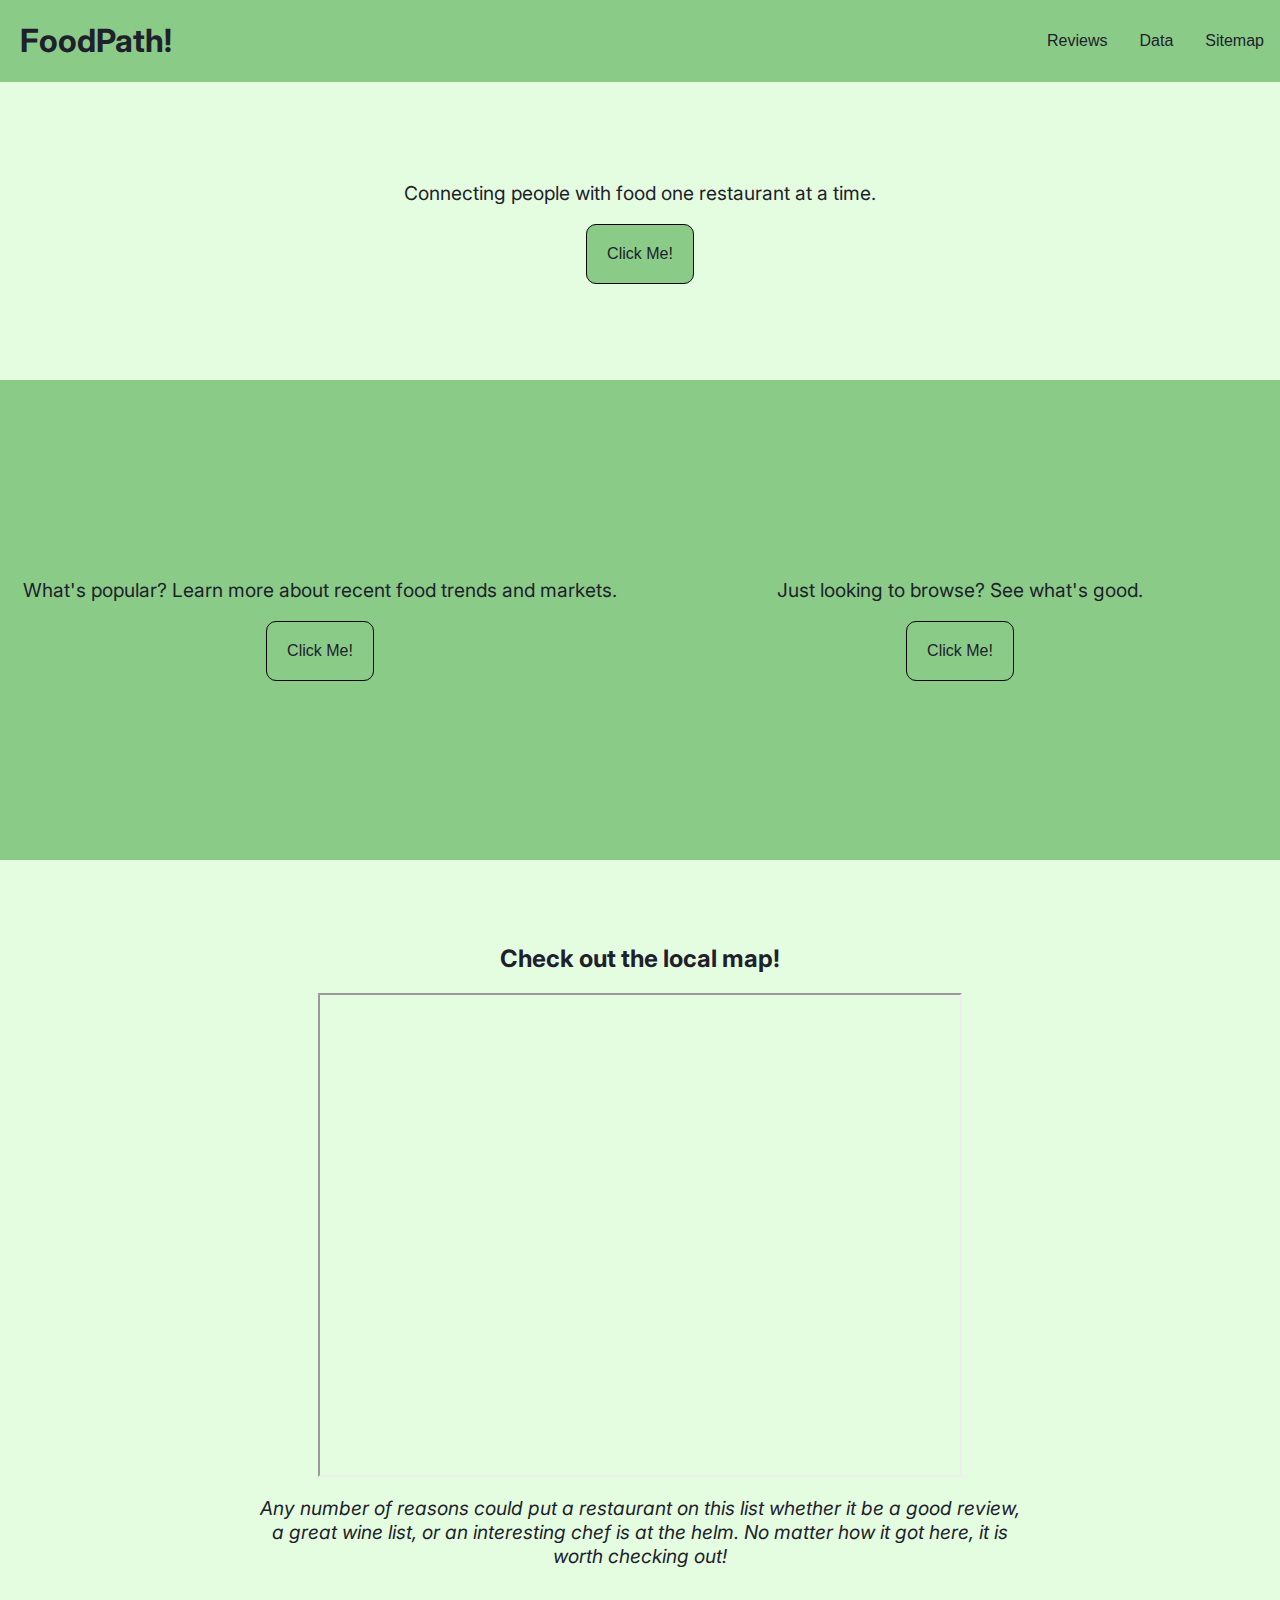
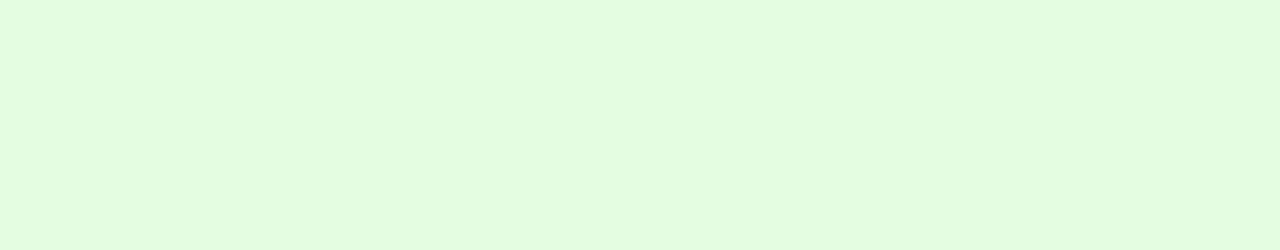
==== index.html @ 6d9833b5 "3/4 front page build" ====
<!DOCTYPE html>
<html lang="en">
  <head>
    <meta charset="UTF-8" />
    <meta http-equiv="X-UA-Compatible" content="IE=edge" />
    <meta name="viewport" content="width=device-width, initial-scale=1.0" />
    <meta
      name="description"
      content="Foodpath is a website built to connect people to restaurants"
    />
    <title>foodpath!</title>
    <link rel="icon" type="image/food-icon" href="images/favicon.ico" />
    <link
      rel="stylesheet"
      href="https://fonts.googleapis.com/css?family=Inter"
    />
    <link
      rel="stylesheet"
      href="https://fonts.googleapis.com/css?family=Abel"
    />
    <link
      rel="stylesheet"
      href="https://fonts.googleapis.com/css?family=Roboto"
    />
    <link
      rel="stylesheet"
      href="https://fonts.googleapis.com/css?family=Cookie"
    />
    <style>
      /* CSS HEX
--nyanza: #e4fde1ff;
--pistachio: #8acb88ff;
--hookers-green: #648381ff;
--raisin-black: #1e212bff;

*/
      h1 {
        font-family: Inter;
        color: #1e212bff;
      }
      h2 {
        font-family: Inter;
        color: #1e212bff;
      }
      p {
        font-size: 1.2em;
        font-family: Inter;
        text-align: left;
        margin: 1em;
        color: #1e212bff;
      }
      body {
        background: #e4fde1ff;
        margin: auto;
      }
      a {
        text-decoration: none;
        color: #1e212bff;
        font-family: Helvetica;
      }
      a:hover {
        color: white;
      }
      .button:hover{
        background-color: green;
      }
      .header {
        display: flex;
        margin-bottom: 5em;
        justify-content: space-between;
        align-items: center;
        /* border: 1px solid black; */
        background-color: #8acb88ff;
      }
      .title {
        margin-left: 20px;
      }
      .navbutton {
        margin: 0;
        background-color: #8acb88ff;
        padding: 2em 1em;
        text-align: center;
      }
      .navbutton:hover {
        background-color: green;
      }
      .button {
        margin: 0;
        background-color: #8acb88ff;
        border: 0;
        padding: 20px;
        border-radius: 10px;
        text-align: center;
        border: 1px solid black;
        
      }
      .navbar ul {
        list-style: none;
        display: flex;
        margin: 0;
        padding: 0;
      }
      .action {
        margin-top: 2em;
        margin-bottom: 6em;
        /* border: 1px black solid; */
        display: flex;
        align-items: center;
        justify-content: center;
        width: 100%;
        flex-direction: column;
      }
      .main {
        /* border: 1px black solid; */
        height: 30em;
        width: 100%;
        margin: auto;
        display: flex;
      }
      .column {
        /* border: 1px black solid; */
        width: 50%;
        display: flex;
        justify-content: center;
        align-items: center;
        flex-direction: column;
        background-color: #8acb88ff;
      }
      .map {
        margin-top: 4em;
        padding-bottom: 10em;
        display: flex;
        flex-direction: column;
        align-items: center;
      }
      .caption {
        text-align: center;
        width: 60%;
      }
      /* can use Z-index to make a slide out footer. https://css-tricks.com/the-slideout-footer/ */
      .content {
        z-index: 1;
        position: relative;
        background-color: #e4fde1ff;
        width: 100%;
      }
      .footer {
        /* border: 1px black solid; */
        position: sticky;
        bottom: 0;
        max-width: 100%;
        display: grid;
        place-items: center;
        padding: 20px;
        background-color: lightgreen;
      }
    </style>
  </head>
  <body>
    <div class="content">
      <div class="header">
        <h1 class="title">FoodPath!</h1>
        <div class="navbar">
          <ul>
            <li><a href="#" class="navbutton">Reviews</a></li>
            <li><a href="#" class="navbutton">Data</a></li>
            <li><a href="#" class="navbutton">Sitemap</a></li>
          </ul>
        </div>
      </div>
      <div class="action">
        <p>Connecting people with food one restaurant at a time.</p>
        <div class="button"><a href="#">Click Me!</a></div>
      </div>
      <div class="main">
        <div class="column">
          <p>
            What's popular? Learn more about recent food trends and markets.
          </p>
          <div class="button"><a href="#">Click Me!</a></div>
        </div>
        <div class="column">
          <p>Just looking to browse? See what's good.</p>
          <div class="button"><a href="#">Click Me!</a></div>
        </div>
      </div>
      <div class="map">
        <h2>Check out the local map!</h2>
        <iframe
          src="https://www.google.com/maps/d/embed?mid=1oaCW43JeTRrjjStscD3__AfEKUE&hl=en_US&ehbc=2E312F"
          width="640"
          height="480"
        ></iframe>
        <p class="caption">
          <i
            >Any number of reasons could put a restaurant on this list whether
            it be a good review, a great wine list, or an interesting chef is at
            the helm. No matter how it got here, it is worth checking out!
          </i>
        </p>
      </div>
    </div>
    <div class="footer">
      <p>all rights reserved etc etc</p>
    </div>
  </body>
</html>
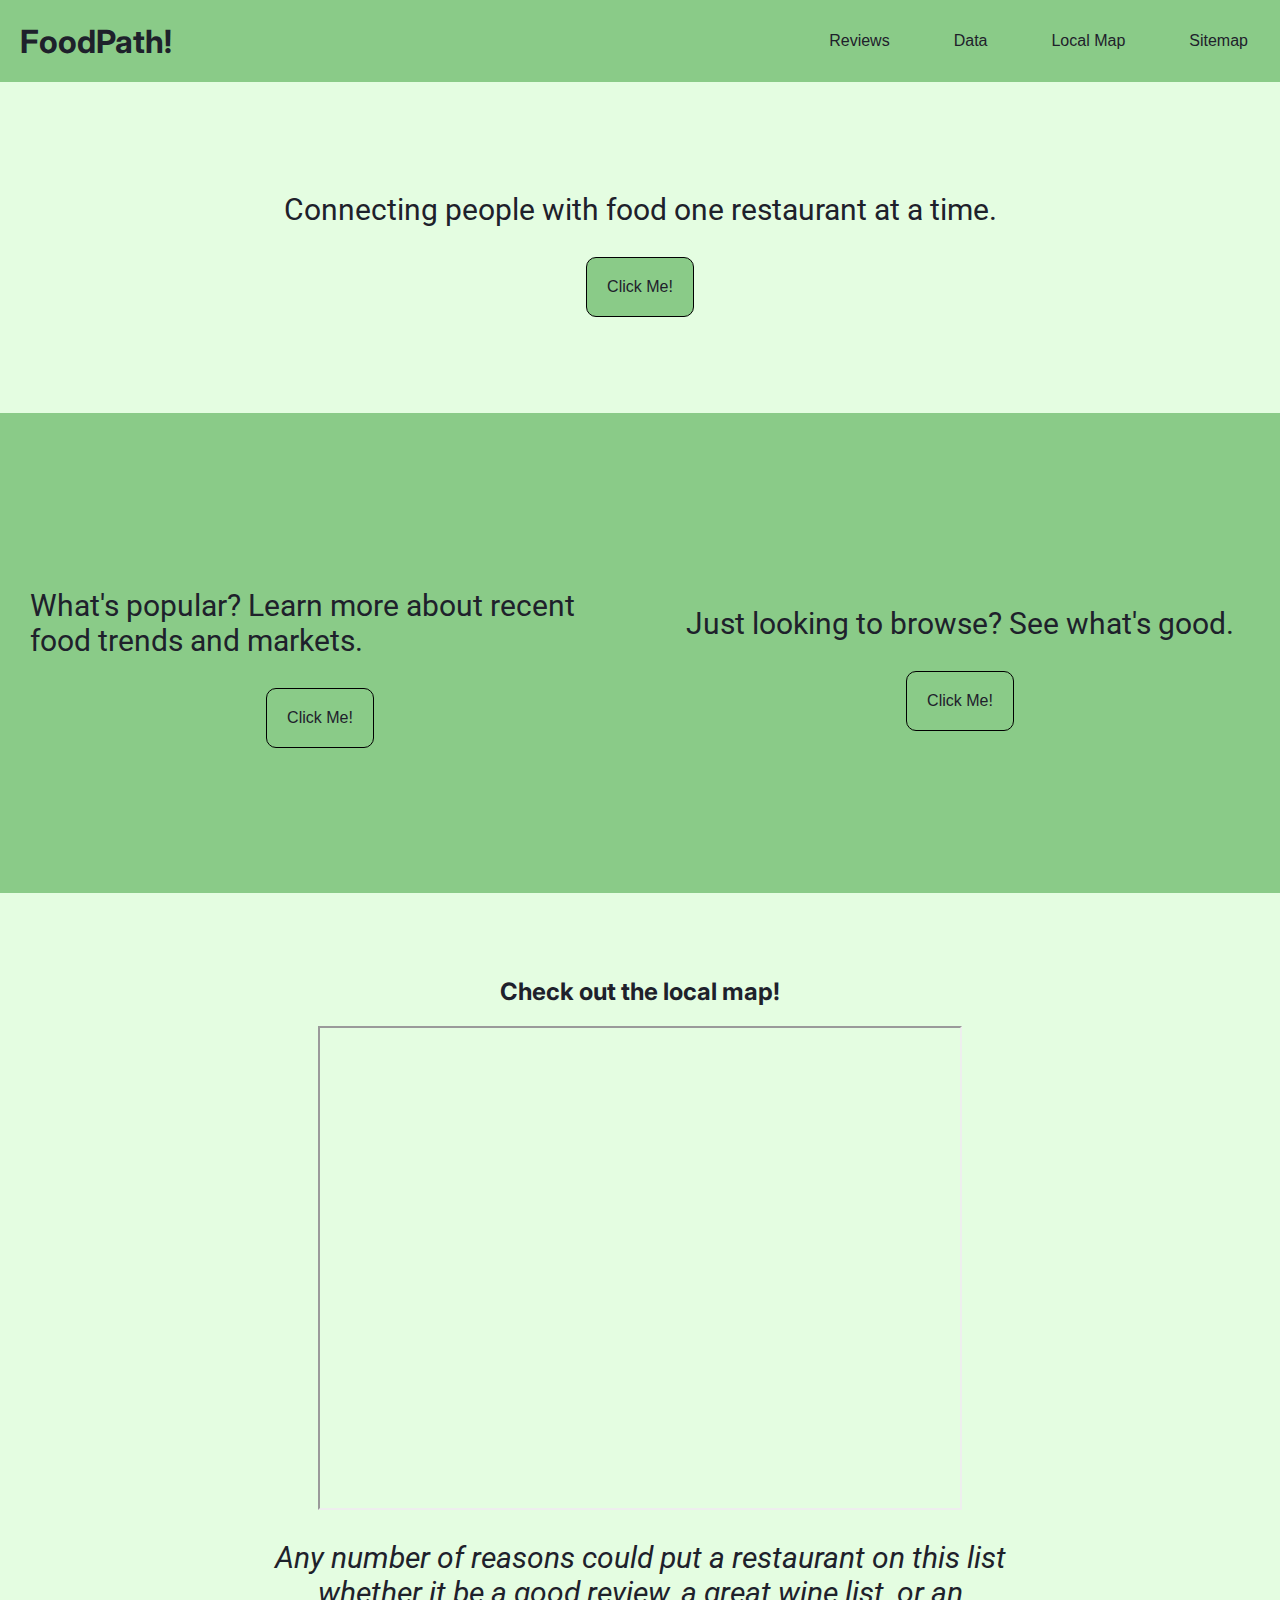
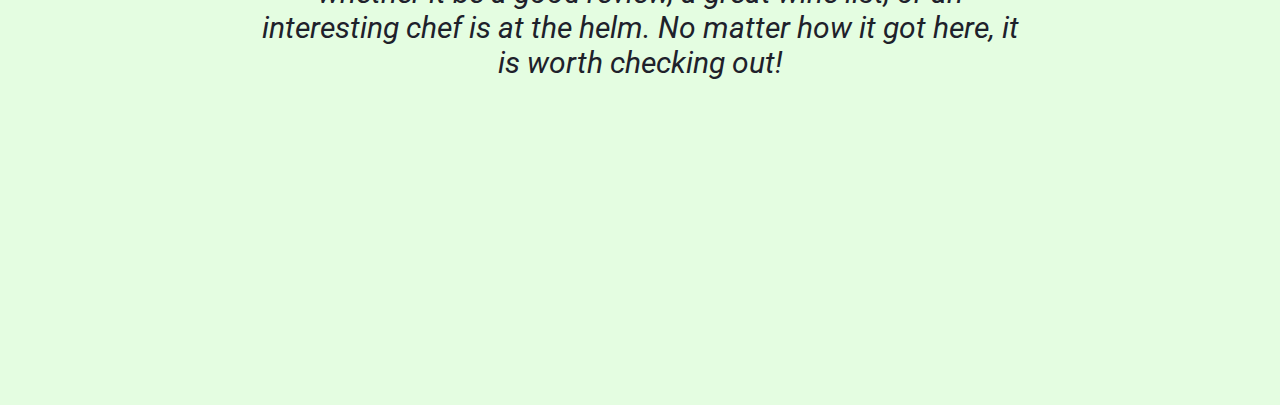
==== commit 59545622: "3/6 Updates" ====
--- a/index.html
+++ b/index.html
@@ -8,7 +8,7 @@
       name="description"
       content="Foodpath is a website built to connect people to restaurants"
     />
-    <title>foodpath!</title>
+    <title>Foodpath!</title>
     <link rel="icon" type="image/food-icon" href="images/favicon.ico" />
     <link
       rel="stylesheet"
@@ -16,143 +16,13 @@
     />
     <link
       rel="stylesheet"
-      href="https://fonts.googleapis.com/css?family=Abel"
-    />
-    <link
-      rel="stylesheet"
       href="https://fonts.googleapis.com/css?family=Roboto"
     />
-    <link
-      rel="stylesheet"
-      href="https://fonts.googleapis.com/css?family=Cookie"
-    />
+    <link rel="stylesheet" href="template.css" />
+    <!-- <link rel="stylesheet" href="hamburger.css" /> -->
     <style>
-      /* CSS HEX
---nyanza: #e4fde1ff;
---pistachio: #8acb88ff;
---hookers-green: #648381ff;
---raisin-black: #1e212bff;
-
-*/
-      h1 {
-        font-family: Inter;
-        color: #1e212bff;
-      }
-      h2 {
-        font-family: Inter;
-        color: #1e212bff;
-      }
       p {
-        font-size: 1.2em;
-        font-family: Inter;
-        text-align: left;
-        margin: 1em;
-        color: #1e212bff;
-      }
-      body {
-        background: #e4fde1ff;
-        margin: auto;
-      }
-      a {
-        text-decoration: none;
-        color: #1e212bff;
-        font-family: Helvetica;
-      }
-      a:hover {
-        color: white;
-      }
-      .button:hover{
-        background-color: green;
-      }
-      .header {
-        display: flex;
-        margin-bottom: 5em;
-        justify-content: space-between;
-        align-items: center;
-        /* border: 1px solid black; */
-        background-color: #8acb88ff;
-      }
-      .title {
-        margin-left: 20px;
-      }
-      .navbutton {
-        margin: 0;
-        background-color: #8acb88ff;
-        padding: 2em 1em;
-        text-align: center;
-      }
-      .navbutton:hover {
-        background-color: green;
-      }
-      .button {
-        margin: 0;
-        background-color: #8acb88ff;
-        border: 0;
-        padding: 20px;
-        border-radius: 10px;
-        text-align: center;
-        border: 1px solid black;
-        
-      }
-      .navbar ul {
-        list-style: none;
-        display: flex;
-        margin: 0;
-        padding: 0;
-      }
-      .action {
-        margin-top: 2em;
-        margin-bottom: 6em;
-        /* border: 1px black solid; */
-        display: flex;
-        align-items: center;
-        justify-content: center;
-        width: 100%;
-        flex-direction: column;
-      }
-      .main {
-        /* border: 1px black solid; */
-        height: 30em;
-        width: 100%;
-        margin: auto;
-        display: flex;
-      }
-      .column {
-        /* border: 1px black solid; */
-        width: 50%;
-        display: flex;
-        justify-content: center;
-        align-items: center;
-        flex-direction: column;
-        background-color: #8acb88ff;
-      }
-      .map {
-        margin-top: 4em;
-        padding-bottom: 10em;
-        display: flex;
-        flex-direction: column;
-        align-items: center;
-      }
-      .caption {
-        text-align: center;
-        width: 60%;
-      }
-      /* can use Z-index to make a slide out footer. https://css-tricks.com/the-slideout-footer/ */
-      .content {
-        z-index: 1;
-        position: relative;
-        background-color: #e4fde1ff;
-        width: 100%;
-      }
-      .footer {
-        /* border: 1px black solid; */
-        position: sticky;
-        bottom: 0;
-        max-width: 100%;
-        display: grid;
-        place-items: center;
-        padding: 20px;
-        background-color: lightgreen;
+        font-size: 30px;
       }
     </style>
   </head>
@@ -162,9 +32,26 @@
         <h1 class="title">FoodPath!</h1>
         <div class="navbar">
           <ul>
-            <li><a href="#" class="navbutton">Reviews</a></li>
-            <li><a href="#" class="navbutton">Data</a></li>
-            <li><a href="#" class="navbutton">Sitemap</a></li>
+            <li><a href="reviews.html" class="navbutton">Reviews</a></li>
+            <li><a href="data.html" class="navbutton">Data</a></li>
+            <li><a href="#map-popular" class="navbutton">Local Map</a></li>
+            <li><a href="sitemap.html" class="navbutton">Sitemap</a></li>
+            <!-- <li>
+              <div class="dropdown">
+                <button id="hamburger" class="dropbtn">
+                  <svg viewBox="0 0 100 80" width="20" height="10">
+                    <rect width="100" height="20"></rect>
+                    <rect y="30" width="100" height="20"></rect>
+                    <rect y="60" width="100" height="20"></rect>
+                  </svg>
+                </button>
+                <div id="myDropdown" class="dropdown-content">
+                  <a href="index.html">Home</a>
+                  <a href="#about">About</a>
+                  <a href="#contact">Contact</a>
+                </div>
+              </div>
+            </li> -->
           </ul>
         </div>
       </div>
@@ -177,14 +64,14 @@
           <p>
             What's popular? Learn more about recent food trends and markets.
           </p>
-          <div class="button"><a href="#">Click Me!</a></div>
+          <div class="button"><a href="data.html">Click Me!</a></div>
         </div>
         <div class="column">
           <p>Just looking to browse? See what's good.</p>
-          <div class="button"><a href="#">Click Me!</a></div>
+          <div class="button"><a href="reviews.html">Click Me!</a></div>
         </div>
       </div>
-      <div class="map">
+      <div class="map" id="map-popular">
         <h2>Check out the local map!</h2>
         <iframe
           src="https://www.google.com/maps/d/embed?mid=1oaCW43JeTRrjjStscD3__AfEKUE&hl=en_US&ehbc=2E312F"
@@ -203,5 +90,17 @@
     <div class="footer">
       <p>all rights reserved etc etc</p>
     </div>
+    <!-- 
+    <script>
+      // Get the button, and when the user clicks on it, execute myFunction
+      document.getElementById("hamburger").onclick = function () {
+        myFunction();
+      };
+
+      /* myFunction toggles between adding and removing the show class, which is used to hide and show the dropdown content */
+      function myFunction() {
+        document.getElementById("myDropdown").classList.toggle("show");
+      }
+    </script> -->
   </body>
 </html>
--- a/template.css
+++ b/template.css
@@ -0,0 +1,130 @@
+/* CSS HEX
+--nyanza: #e4fde1ff;
+--pistachio: #8acb88ff;
+--hookers-green: #648381ff;
+--raisin-black: #1e212bff;
+
+*/
+h1 {
+    font-family: Inter;
+    color: #1e212bff;
+  }
+  h2 {
+    font-family: Inter;
+    color: #1e212bff;
+  }
+  p {
+    font-size: 1.2em;
+    font-family: Roboto;
+    text-align: left;
+    margin: 1em;
+    color: #1e212bff;
+  }
+  body {
+    background: #e4fde1ff;
+    margin: auto;
+  }
+  a {
+    text-decoration: none;
+    color: #1e212bff;
+    font-family: Helvetica;
+  }
+  a:hover {
+    color: white;
+  }
+  .button:hover {
+    background-color: green;
+  }
+  .header {
+    display: flex;
+    margin-bottom: 5em;
+    justify-content: space-between;
+    align-items: center;
+    /* border: 1px solid black; */
+    background-color: #8acb88ff;
+    width: 100%;
+  }
+  .title {
+    margin-left: 20px;
+  }
+  .navbutton {
+    margin: 0;
+    background-color: #8acb88ff;
+    padding: 2em;
+    text-align: center;
+    display: flex;
+    justify-content: center;
+    align-items: center;
+  }
+  .navbutton:hover {
+    background-color: green;
+  }
+  .button {
+    margin: 0;
+    background-color: #8acb88ff;
+    border: 0;
+    padding: 20px;
+    border-radius: 10px;
+    text-align: center;
+    border: 1px solid black;
+  }
+  .navbar ul {
+    list-style: none;
+    display: flex;
+    margin: 0;
+    padding: 0;
+  }
+  .action {
+    margin-top: 2em;
+    margin-bottom: 6em;
+    /* border: 1px black solid; */
+    display: flex;
+    align-items: center;
+    justify-content: center;
+    width: 100%;
+    flex-direction: column;
+  }
+  .main {
+    /* border: 1px black solid; */
+    height: 30em;
+    width: 100%;
+    margin: auto;
+    display: flex;
+  }
+  .column {
+    /* border: 1px black solid; */
+    width: 50%;
+    display: flex;
+    justify-content: center;
+    align-items: center;
+    flex-direction: column;
+    background-color: #8acb88ff;
+  }
+  .map {
+    margin-top: 4em;
+    padding-bottom: 10em;
+    display: flex;
+    flex-direction: column;
+    align-items: center;
+  }
+  .caption {
+    text-align: center;
+    width: 60%;
+  }
+  /* can use Z-index to make a slide out footer. https://css-tricks.com/the-slideout-footer/ */
+  .content {
+    z-index: 1;
+    position: relative;
+    background-color: #e4fde1ff;
+    width: 100%;
+  }
+  .footer {
+    /* border: 1px black solid; */
+    position: sticky;
+    bottom: 0;
+    max-width: 100%;
+    display: flex;
+    justify-content: center;
+    padding: 20px;
+    background-color: lightgreen;
+  }--- a/hamburger.css
+++ b/hamburger.css
@@ -0,0 +1,50 @@
+/*  CSS used for the hamburger dropdown menu that is displayed on-click. Created with the help of w3schools: https://www.w3schools.com/jsref/tryit.asp?filename=tryjsref_onclick_dropdown */
+
+.dropbtn {
+  background-color: #8acb88ff;
+  color: white;
+  padding: 16px;
+  font-size: 16px;
+  border: none;
+  cursor: pointer;
+  display: flex;
+  justify-content: center;
+  align-items: center;
+}
+
+.dropbtn:hover,
+.dropbtn:focus {
+  background-color: #8acb88ff;
+}
+
+.dropdown {
+  position: relative;
+  display: inline-block;
+  margin-right: 2em;
+}
+
+.dropdown-content {
+  display: none;
+  position: sticky;
+  background-color: #f9f9f9;
+  min-width: 160px;
+  overflow: auto;
+  box-shadow: 0px 8px 16px 0px rgba(0, 0, 0, 0.2);
+}
+
+.dropdown-content a {
+  color: black;
+  padding: 12px 16px;
+  text-decoration: none;
+  display: block;
+}
+
+.dropdown-content a:hover {
+  background-color: #f1f1f1;
+}
+
+.show {
+  display: inline-flex;
+  flex-direction: column;
+  justify-content: left;
+}
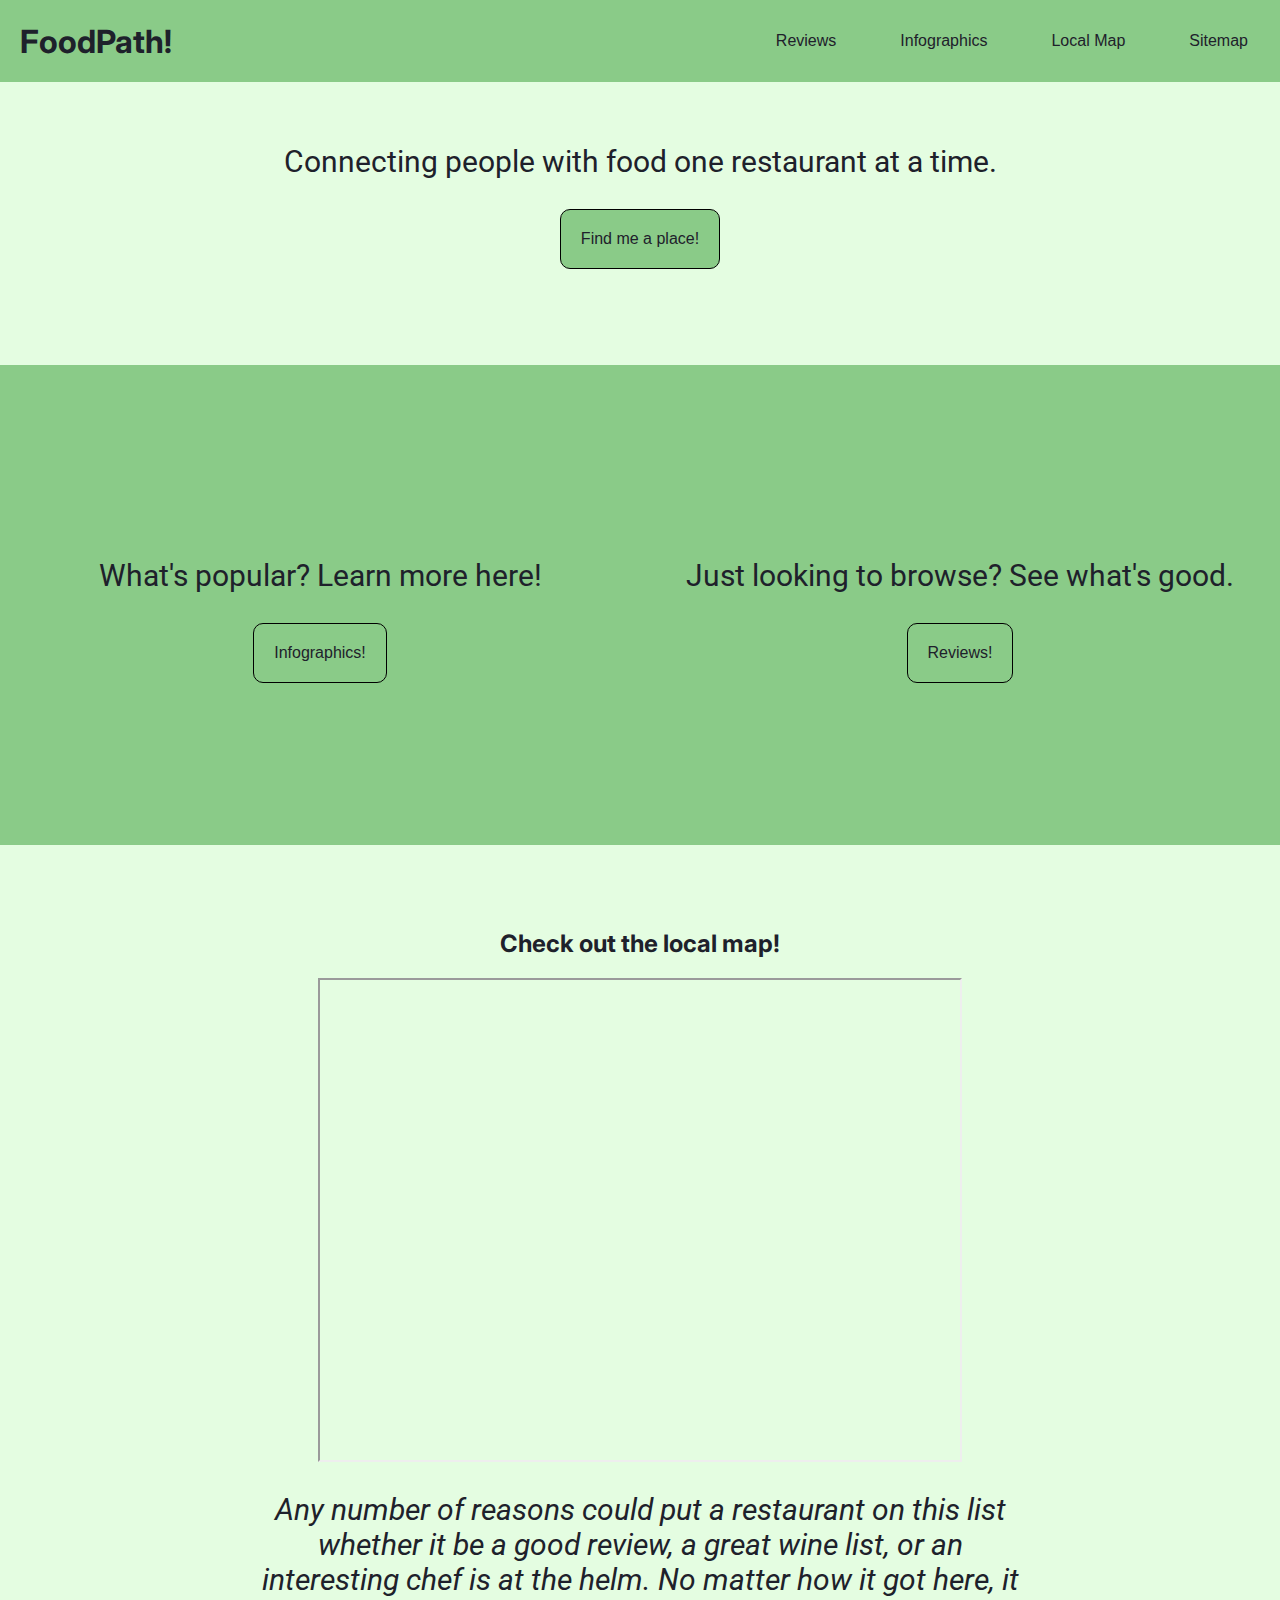
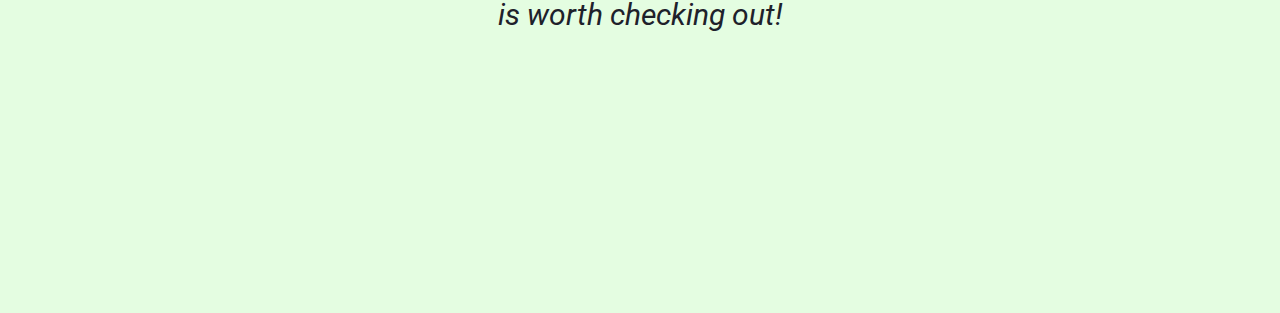
==== commit 101ae7f3: "Polishing" ====
--- a/index.html
+++ b/index.html
@@ -8,7 +8,7 @@
       name="description"
       content="Foodpath is a website built to connect people to restaurants"
     />
-    <title>Foodpath!</title>
+    <title>Foodpath</title>
     <link rel="icon" type="image/food-icon" href="images/favicon.ico" />
     <link
       rel="stylesheet"
@@ -24,6 +24,13 @@
       p {
         font-size: 30px;
       }
+      .smalltext {
+        font-size: 16px;
+      }
+      /* .action {
+        background-image: url("dinner-table.jpg");
+        I want to add background image to the action section of the front page, still want to find a good image and figure out how to best add it.
+      } */
     </style>
   </head>
   <body>
@@ -33,7 +40,7 @@
         <div class="navbar">
           <ul>
             <li><a href="reviews.html" class="navbutton">Reviews</a></li>
-            <li><a href="data.html" class="navbutton">Data</a></li>
+            <li><a href="data.html" class="navbutton">Infographics</a></li>
             <li><a href="#map-popular" class="navbutton">Local Map</a></li>
             <li><a href="sitemap.html" class="navbutton">Sitemap</a></li>
             <!-- <li>
@@ -51,24 +58,24 @@
                   <a href="#contact">Contact</a>
                 </div>
               </div>
-            </li> -->
+            </li> 
+           likely not going to use this dropdown, keeping it here for no just in case.
+          -->
           </ul>
         </div>
       </div>
       <div class="action">
         <p>Connecting people with food one restaurant at a time.</p>
-        <div class="button"><a href="#">Click Me!</a></div>
+        <div class="button"><a href="rec.html">Find me a place!</a></div>
       </div>
       <div class="main">
         <div class="column">
-          <p>
-            What's popular? Learn more about recent food trends and markets.
-          </p>
-          <div class="button"><a href="data.html">Click Me!</a></div>
+          <p>What's popular? Learn more here!</p>
+          <div class="button"><a href="data.html">Infographics!</a></div>
         </div>
         <div class="column">
           <p>Just looking to browse? See what's good.</p>
-          <div class="button"><a href="reviews.html">Click Me!</a></div>
+          <div class="button"><a href="reviews.html">Reviews!</a></div>
         </div>
       </div>
       <div class="map" id="map-popular">
@@ -88,7 +95,7 @@
       </div>
     </div>
     <div class="footer">
-      <p>all rights reserved etc etc</p>
+      <p class="smalltext">Foodpath created by Anton Kireyev</p>
     </div>
     <!-- 
     <script>
--- a/template.css
+++ b/template.css
@@ -37,7 +37,6 @@
   }
   .header {
     display: flex;
-    margin-bottom: 5em;
     justify-content: space-between;
     align-items: center;
     /* border: 1px solid black; */
@@ -127,4 +126,4 @@
     justify-content: center;
     padding: 20px;
     background-color: lightgreen;
-  }+  }
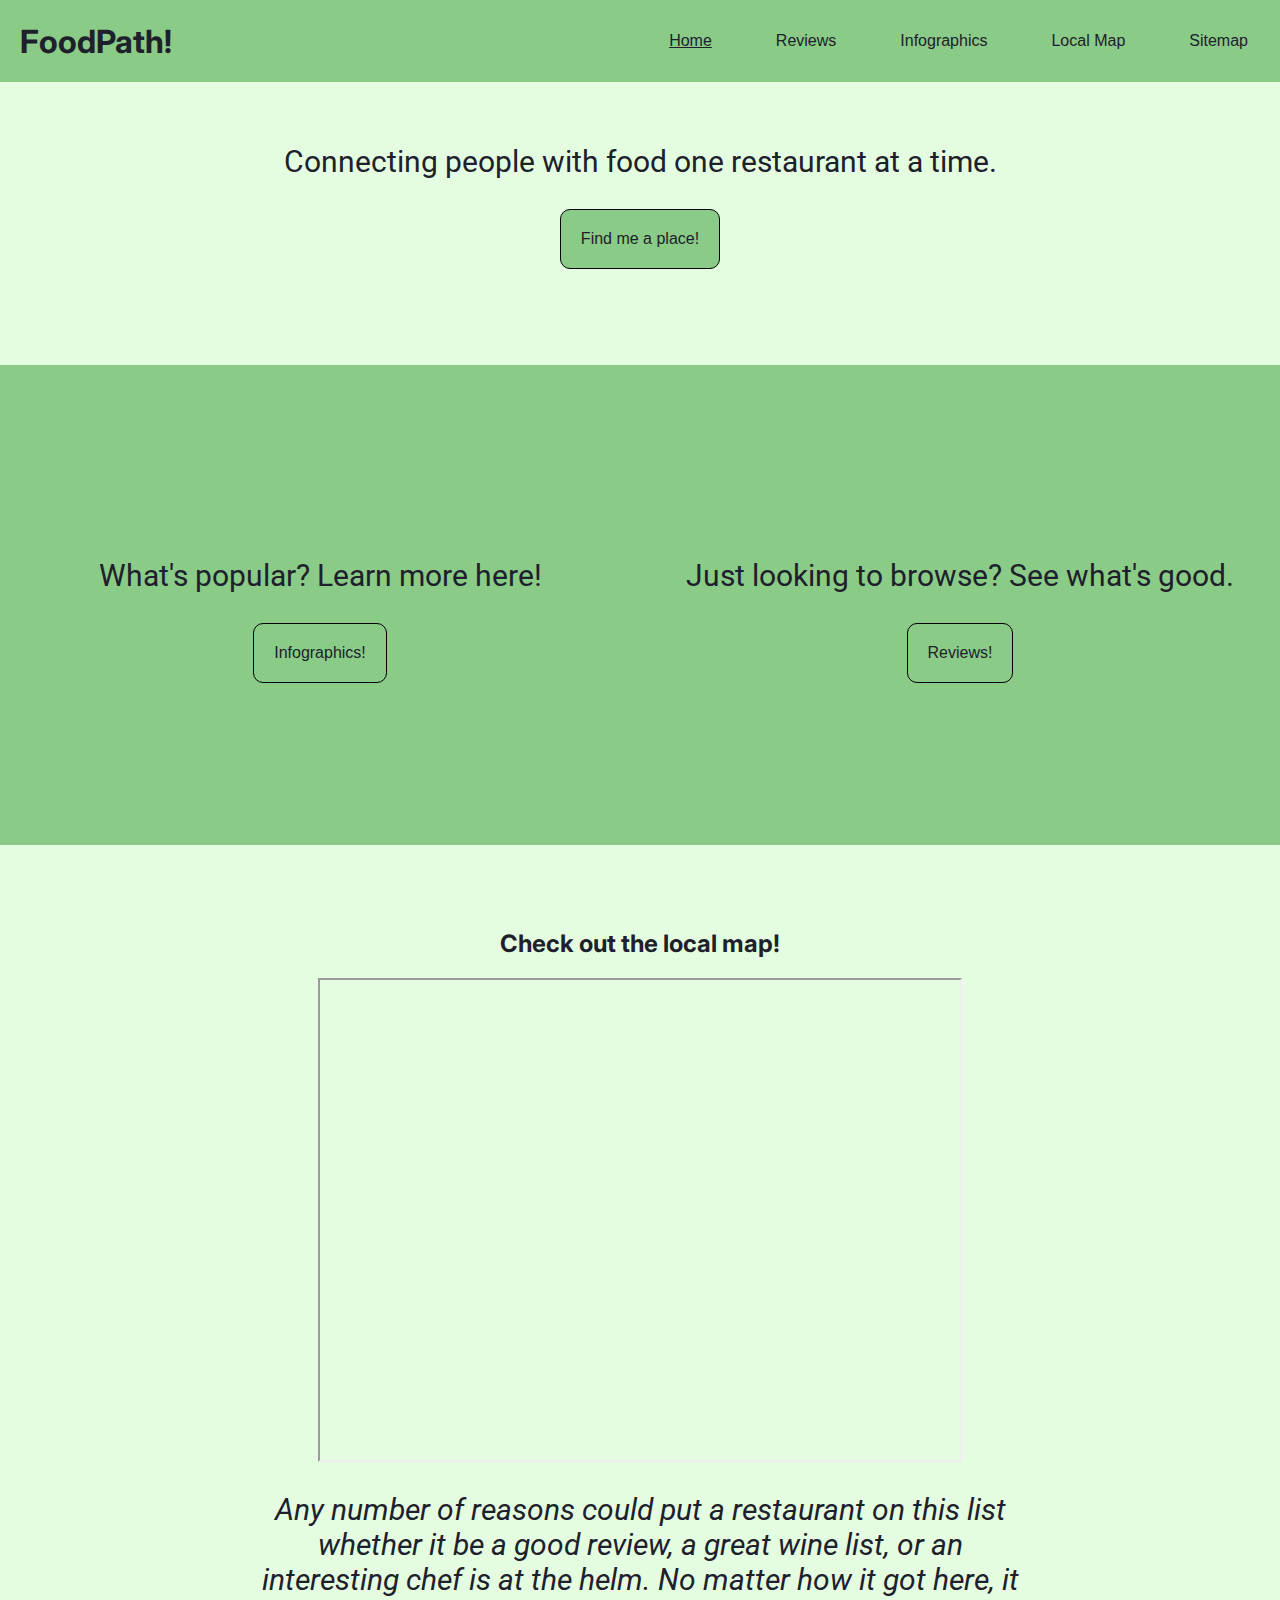
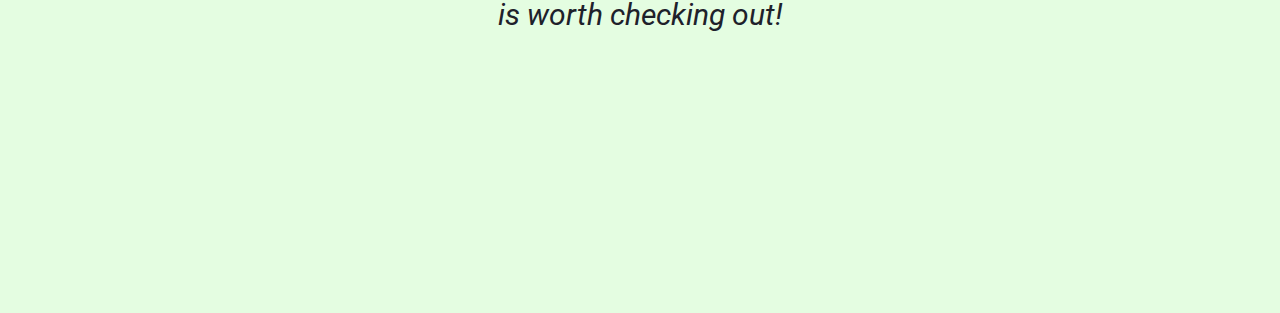
==== commit 82cb6803: "Update links, infographics page" ====
--- a/index.html
+++ b/index.html
@@ -1,6 +1,20 @@
 <!DOCTYPE html>
 <html lang="en">
   <head>
+    <!-- Google tag (gtag.js) -->
+    <script
+      async
+      src="https://www.googletagmanager.com/gtag/js?id=G-0Y6MZ3YGKF"
+    ></script>
+    <script>
+      window.dataLayer = window.dataLayer || [];
+      function gtag() {
+        dataLayer.push(arguments);
+      }
+      gtag("js", new Date());
+
+      gtag("config", "G-0Y6MZ3YGKF");
+    </script>
     <meta charset="UTF-8" />
     <meta http-equiv="X-UA-Compatible" content="IE=edge" />
     <meta name="viewport" content="width=device-width, initial-scale=1.0" />
@@ -27,6 +41,9 @@
       .smalltext {
         font-size: 16px;
       }
+      #homeButton {
+        text-decoration: underline;
+      }
       /* .action {
         background-image: url("dinner-table.jpg");
         I want to add background image to the action section of the front page, still want to find a good image and figure out how to best add it.
@@ -39,28 +56,29 @@
         <h1 class="title">FoodPath!</h1>
         <div class="navbar">
           <ul>
-            <li><a href="reviews.html" class="navbutton">Reviews</a></li>
-            <li><a href="data.html" class="navbutton">Infographics</a></li>
-            <li><a href="#map-popular" class="navbutton">Local Map</a></li>
-            <li><a href="sitemap.html" class="navbutton">Sitemap</a></li>
-            <!-- <li>
-              <div class="dropdown">
-                <button id="hamburger" class="dropbtn">
-                  <svg viewBox="0 0 100 80" width="20" height="10">
-                    <rect width="100" height="20"></rect>
-                    <rect y="30" width="100" height="20"></rect>
-                    <rect y="60" width="100" height="20"></rect>
-                  </svg>
-                </button>
-                <div id="myDropdown" class="dropdown-content">
-                  <a href="index.html">Home</a>
-                  <a href="#about">About</a>
-                  <a href="#contact">Contact</a>
-                </div>
-              </div>
-            </li> 
-           likely not going to use this dropdown, keeping it here for no just in case.
-          -->
+            <li>
+              <a href="index.html" class="navbutton" id="homeButton">Home</a>
+            </li>
+            <li>
+              <a href="reviews.html" class="navbutton" id="reviewsButton"
+                >Reviews</a
+              >
+            </li>
+            <li>
+              <a href="data.html" class="navbutton" id="infoButton"
+                >Infographics</a
+              >
+            </li>
+            <li>
+              <a href="index.html#map-popular" class="navbutton" id="mapButton"
+                >Local Map</a
+              >
+            </li>
+            <li>
+              <a href="sitemap.html" class="navbutton" id="sitemapButton"
+                >Sitemap</a
+              >
+            </li>
           </ul>
         </div>
       </div>
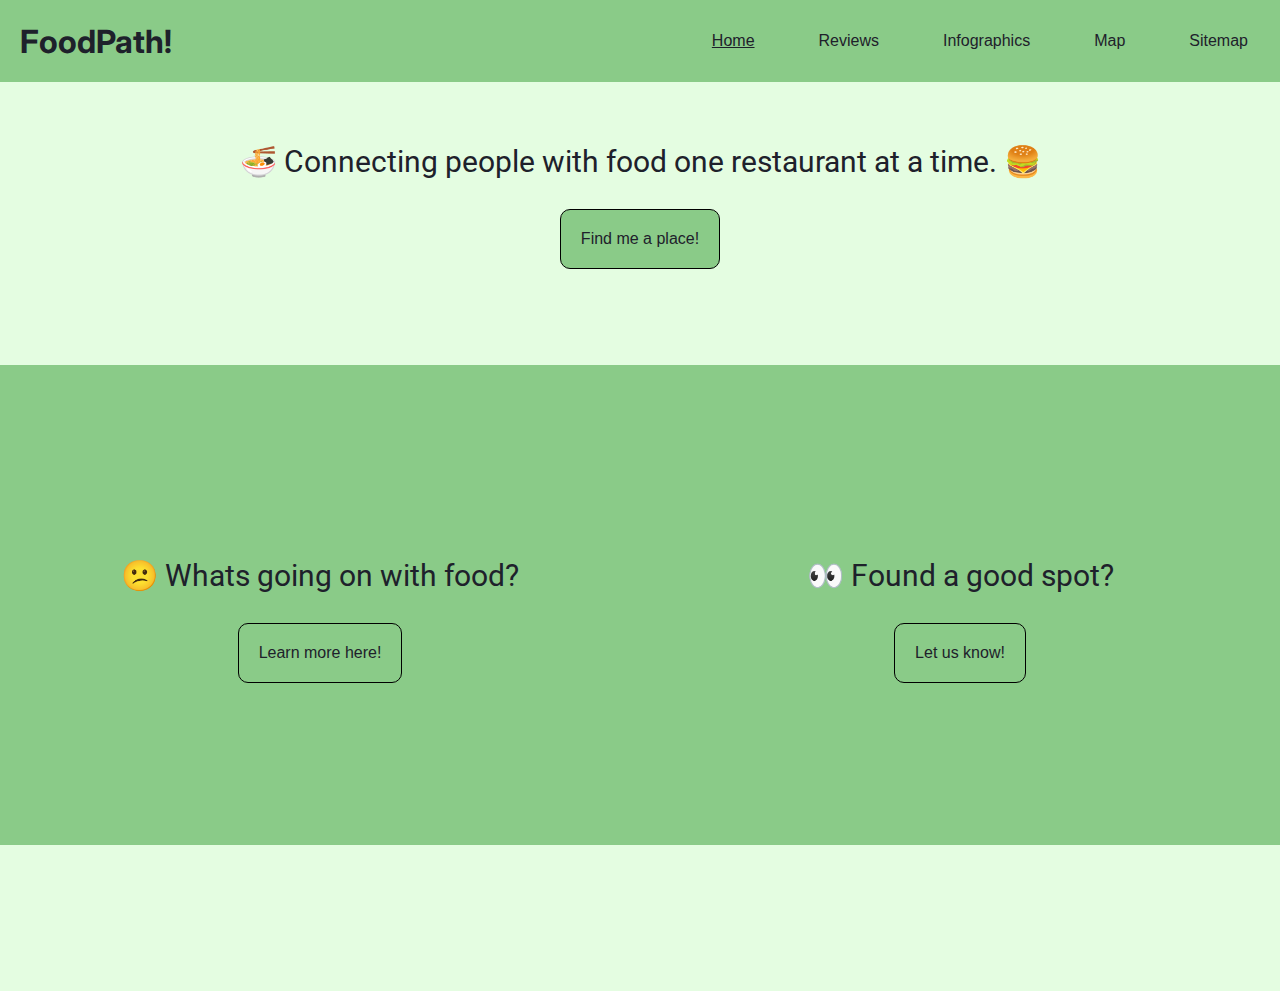
==== commit 07ed3b92: "Cleaned up comments" ====
--- a/index.html
+++ b/index.html
@@ -38,16 +38,9 @@
       p {
         font-size: 30px;
       }
-      .smalltext {
-        font-size: 16px;
-      }
       #homeButton {
         text-decoration: underline;
       }
-      /* .action {
-        background-image: url("dinner-table.jpg");
-        I want to add background image to the action section of the front page, still want to find a good image and figure out how to best add it.
-      } */
     </style>
   </head>
   <body>
@@ -70,9 +63,7 @@
               >
             </li>
             <li>
-              <a href="index.html#map-popular" class="navbutton" id="mapButton"
-                >Local Map</a
-              >
+              <a href="map.html" class="navbutton" id="mapButton">Map</a>
             </li>
             <li>
               <a href="sitemap.html" class="navbutton" id="sitemapButton"
@@ -83,49 +74,22 @@
         </div>
       </div>
       <div class="action">
-        <p>Connecting people with food one restaurant at a time.</p>
-        <div class="button"><a href="rec.html">Find me a place!</a></div>
+        <p>🍜 Connecting people with food one restaurant at a time. 🍔</p>
+        <a href="rec.html"><div class="button">Find me a place!</div></a>
       </div>
       <div class="main">
         <div class="column">
-          <p>What's popular? Learn more here!</p>
-          <div class="button"><a href="data.html">Infographics!</a></div>
+          <p>😕 Whats going on with food?</p>
+          <a href="data.html"><div class="button">Learn more here!</div></a>
         </div>
         <div class="column">
-          <p>Just looking to browse? See what's good.</p>
-          <div class="button"><a href="reviews.html">Reviews!</a></div>
+          <p> 👀 Found a good spot?</p>
+          <a href="reviews.html"><div class="button">Let us know!</div></a>
         </div>
-      </div>
-      <div class="map" id="map-popular">
-        <h2>Check out the local map!</h2>
-        <iframe
-          src="https://www.google.com/maps/d/embed?mid=1oaCW43JeTRrjjStscD3__AfEKUE&hl=en_US&ehbc=2E312F"
-          width="640"
-          height="480"
-        ></iframe>
-        <p class="caption">
-          <i
-            >Any number of reasons could put a restaurant on this list whether
-            it be a good review, a great wine list, or an interesting chef is at
-            the helm. No matter how it got here, it is worth checking out!
-          </i>
-        </p>
       </div>
     </div>
     <div class="footer">
       <p class="smalltext">Foodpath created by Anton Kireyev</p>
     </div>
-    <!-- 
-    <script>
-      // Get the button, and when the user clicks on it, execute myFunction
-      document.getElementById("hamburger").onclick = function () {
-        myFunction();
-      };
-
-      /* myFunction toggles between adding and removing the show class, which is used to hide and show the dropdown content */
-      function myFunction() {
-        document.getElementById("myDropdown").classList.toggle("show");
-      }
-    </script> -->
   </body>
 </html>
--- a/template.css
+++ b/template.css
@@ -3,127 +3,190 @@
 --pistachio: #8acb88ff;
 --hookers-green: #648381ff;
 --raisin-black: #1e212bff;
-
 */
 h1 {
-    font-family: Inter;
-    color: #1e212bff;
+  font-family: Inter;
+  color: #1e212bff;
+  margin-left: 20px;
+}
+h2 {
+  font-family: Inter;
+  color: #1e212bff;
+  margin-left: 20px;
+}
+h3 {
+  font-family: Inter;
+  color: #1e212bff;
+  margin-left: 20px;
+}
+p {
+  font-size: 1.2em;
+  font-family: Roboto;
+  text-align: left;
+  margin: 1em;
+  color: #1e212bff;
+}
+body {
+  background: #e4fde1ff;
+  margin: auto;
+}
+a {
+  text-decoration: none;
+  color: #1e212bff;
+  font-family: Helvetica;
+}
+a:hover {
+  color: white;
+}
+.button:hover {
+  background-color: green;
+}
+.header {
+  display: flex;
+  flex-wrap: wrap;
+  justify-content: space-between;
+  align-items: center;
+  /* border: 1px solid black; */
+  background-color: #8acb88ff;
+  width: 100%;
+}
+.title {
+  margin-left: 20px;
+}
+.smalltext {
+  font-size: 16px;
+}
+.navbutton {
+  margin: 0;
+  background-color: #8acb88ff;
+  padding: 2em;
+  text-align: center;
+  display: flex;
+  justify-content: center;
+  align-items: center;
+}
+.navbutton:hover {
+  background-color: green;
+}
+.button {
+  margin: 0;
+  background-color: #8acb88ff;
+  border: 0;
+  padding: 20px;
+  border-radius: 10px;
+  text-align: center;
+  border: 1px solid black;
+}
+.navbar ul {
+  list-style: none;
+  display: flex;
+  flex-wrap: wrap;
+  margin: 0;
+  padding: 0;
+}
+.action {
+  margin-top: 2em;
+  margin-bottom: 6em;
+  /* border: 1px black solid; */
+  display: flex;
+  align-items: center;
+  justify-content: center;
+  width: 100%;
+  flex-direction: column;
+}
+.main {
+  /* border: 1px black solid; */
+  height: 30em;
+  width: 100%;
+  margin: auto;
+  display: flex;
+}
+.column {
+  /* border: 1px black solid; */
+  width: 50%;
+  display: flex;
+  justify-content: center;
+  align-items: center;
+  flex-direction: column;
+  background-color: #8acb88ff;
+}
+.map {
+  margin-top: 4em;
+  padding-bottom: 10em;
+  display: flex;
+  flex-direction: column;
+  align-items: center;
+}
+.caption {
+  text-align: center;
+  width: 60%;
+}
+/* can use Z-index to make a slide out footer. https://css-tricks.com/the-slideout-footer/ */
+.content {
+  z-index: 1;
+  position: relative;
+  background-color: #e4fde1ff;
+  width: 100%;
+  min-height: 100vh;
+}
+.footer {
+  /* border: 1px black solid; */
+  position: sticky;
+  bottom: 0px;
+  max-width: 100%;
+  display: flex;
+  justify-content: center;
+  padding: 20px;
+  background-color: lightgreen;
+}
+.spacer {
+  padding-bottom: 4em;
+}
+/* Colorshift animation taken from chat GPT exercise done earlier in the semester */
+@keyframes colorshift {
+  0% {
+    color: #454b1b;
   }
-  h2 {
-    font-family: Inter;
-    color: #1e212bff;
+  7% {
+    color: #228b22;
   }
-  p {
-    font-size: 1.2em;
-    font-family: Roboto;
-    text-align: left;
-    margin: 1em;
-    color: #1e212bff;
+  14% {
+    color: #4f7942;
   }
-  body {
-    background: #e4fde1ff;
-    margin: auto;
+  23% {
+    color: #00a36c;
   }
-  a {
-    text-decoration: none;
-    color: #1e212bff;
-    font-family: Helvetica;
+  32% {
+    color: #90ee90;
   }
-  a:hover {
-    color: white;
+  39% {
+    color: #98fb98;
   }
-  .button:hover {
-    background-color: green;
+  48% {
+    color: #c1e1c1;
   }
-  .header {
-    display: flex;
-    justify-content: space-between;
-    align-items: center;
-    /* border: 1px solid black; */
-    background-color: #8acb88ff;
-    width: 100%;
+  55% {
+    color: #ecffdc;
   }
-  .title {
-    margin-left: 20px;
+  63% {
+    color: #c1e1c1;
   }
-  .navbutton {
-    margin: 0;
-    background-color: #8acb88ff;
-    padding: 2em;
-    text-align: center;
-    display: flex;
-    justify-content: center;
-    align-items: center;
+  70% {
+    color: #98fb98;
   }
-  .navbutton:hover {
-    background-color: green;
+  77% {
+    color: #90ee90;
   }
-  .button {
-    margin: 0;
-    background-color: #8acb88ff;
-    border: 0;
-    padding: 20px;
-    border-radius: 10px;
-    text-align: center;
-    border: 1px solid black;
+  84% {
+    color: #00a36c;
   }
-  .navbar ul {
-    list-style: none;
-    display: flex;
-    margin: 0;
-    padding: 0;
+  91% {
+    color: #4f7942;
   }
-  .action {
-    margin-top: 2em;
-    margin-bottom: 6em;
-    /* border: 1px black solid; */
-    display: flex;
-    align-items: center;
-    justify-content: center;
-    width: 100%;
-    flex-direction: column;
+  100% {
+    color: #228b22;
   }
-  .main {
-    /* border: 1px black solid; */
-    height: 30em;
-    width: 100%;
-    margin: auto;
-    display: flex;
-  }
-  .column {
-    /* border: 1px black solid; */
-    width: 50%;
-    display: flex;
-    justify-content: center;
-    align-items: center;
-    flex-direction: column;
-    background-color: #8acb88ff;
-  }
-  .map {
-    margin-top: 4em;
-    padding-bottom: 10em;
-    display: flex;
-    flex-direction: column;
-    align-items: center;
-  }
-  .caption {
-    text-align: center;
-    width: 60%;
-  }
-  /* can use Z-index to make a slide out footer. https://css-tricks.com/the-slideout-footer/ */
-  .content {
-    z-index: 1;
-    position: relative;
-    background-color: #e4fde1ff;
-    width: 100%;
-  }
-  .footer {
-    /* border: 1px black solid; */
-    position: sticky;
-    bottom: 0;
-    max-width: 100%;
-    display: flex;
-    justify-content: center;
-    padding: 20px;
-    background-color: lightgreen;
-  }
+}
+.title:hover {
+  animation: colorshift 3s linear infinite;
+}
